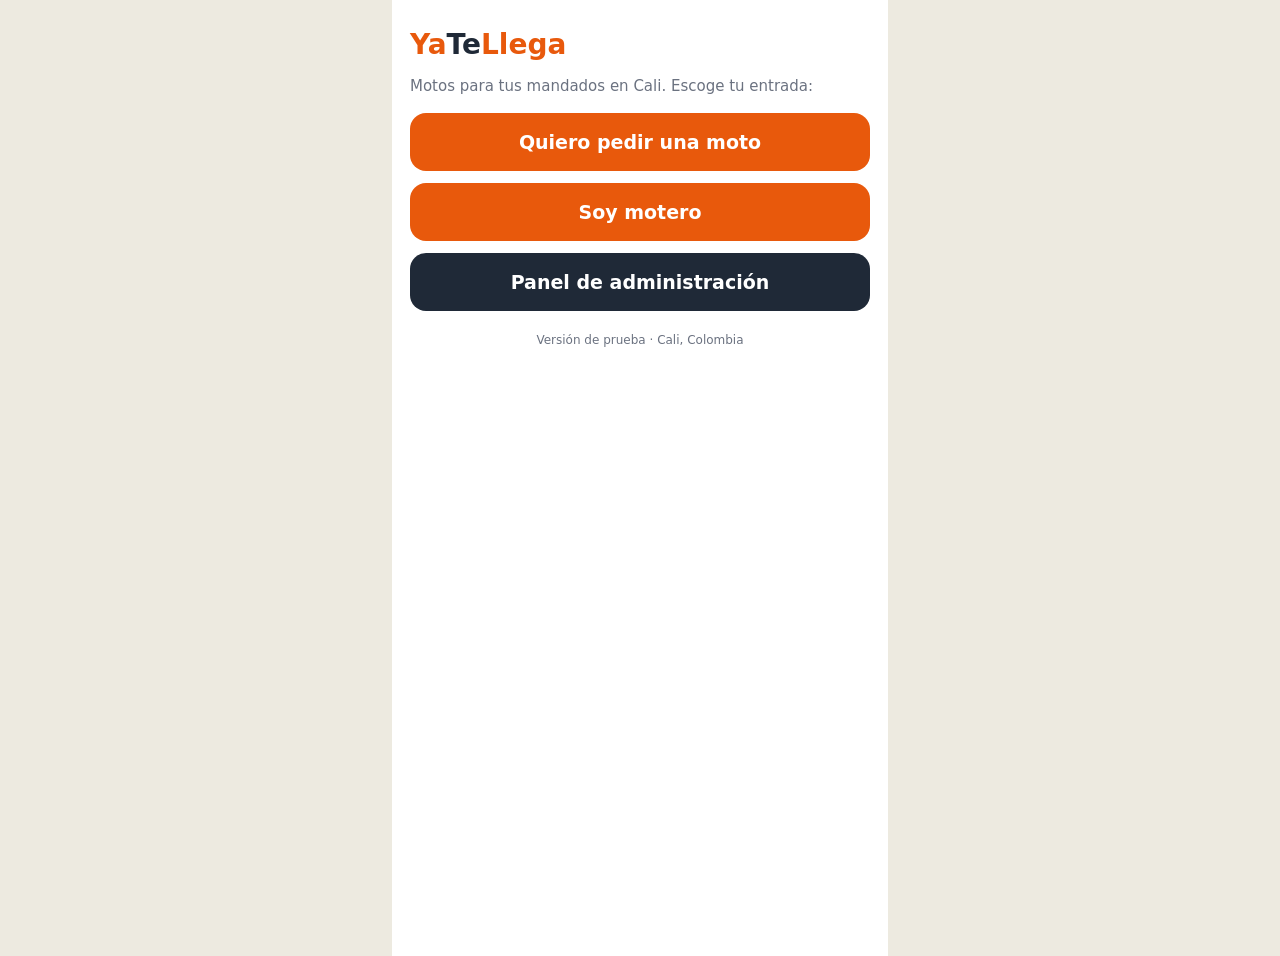
==== index.html @ c2d563fa "Add files via upload" ====
<!DOCTYPE html>
<html lang="es">
<head>
<meta charset="utf-8">
<meta name="viewport" content="width=device-width, initial-scale=1">
<title>Ya te llega - Cali</title>
<style>
  body { margin:0; font-family:system-ui,-apple-system,"Segoe UI",Roboto,sans-serif; color:#1F2937; background:#EDEAE0; }
  .app { max-width:460px; margin:0 auto; min-height:100vh; background:#fff; padding:28px 18px; }
  h1 { font-size:28px; margin:0 0 6px; }
  p { color:#6B7280; font-size:15px; line-height:1.45; }
  a.b { display:block; text-decoration:none; text-align:center; background:#E8590C; color:#fff; font-weight:700; font-size:19px; padding:18px; border-radius:16px; margin-top:12px; }
  a.b.g { background:#1F2937; }
  small { display:block; color:#6B7280; font-size:12px; margin-top:22px; text-align:center; }
</style>
</head>
<body>
<div class="app">
  <h1><span style="color:#E8590C">Ya</span>Te<span style="color:#E8590C">Llega</span></h1>
  <p>Motos para tus mandados en Cali. Escoge tu entrada:</p>
  <a class="b" href="cliente.html">Quiero pedir una moto</a>
  <a class="b" href="motero.html">Soy motero</a>
  <a class="b g" href="panel.html">Panel de administración</a>
  <small>Versión de prueba · Cali, Colombia</small>
</div>
</body>
</html>
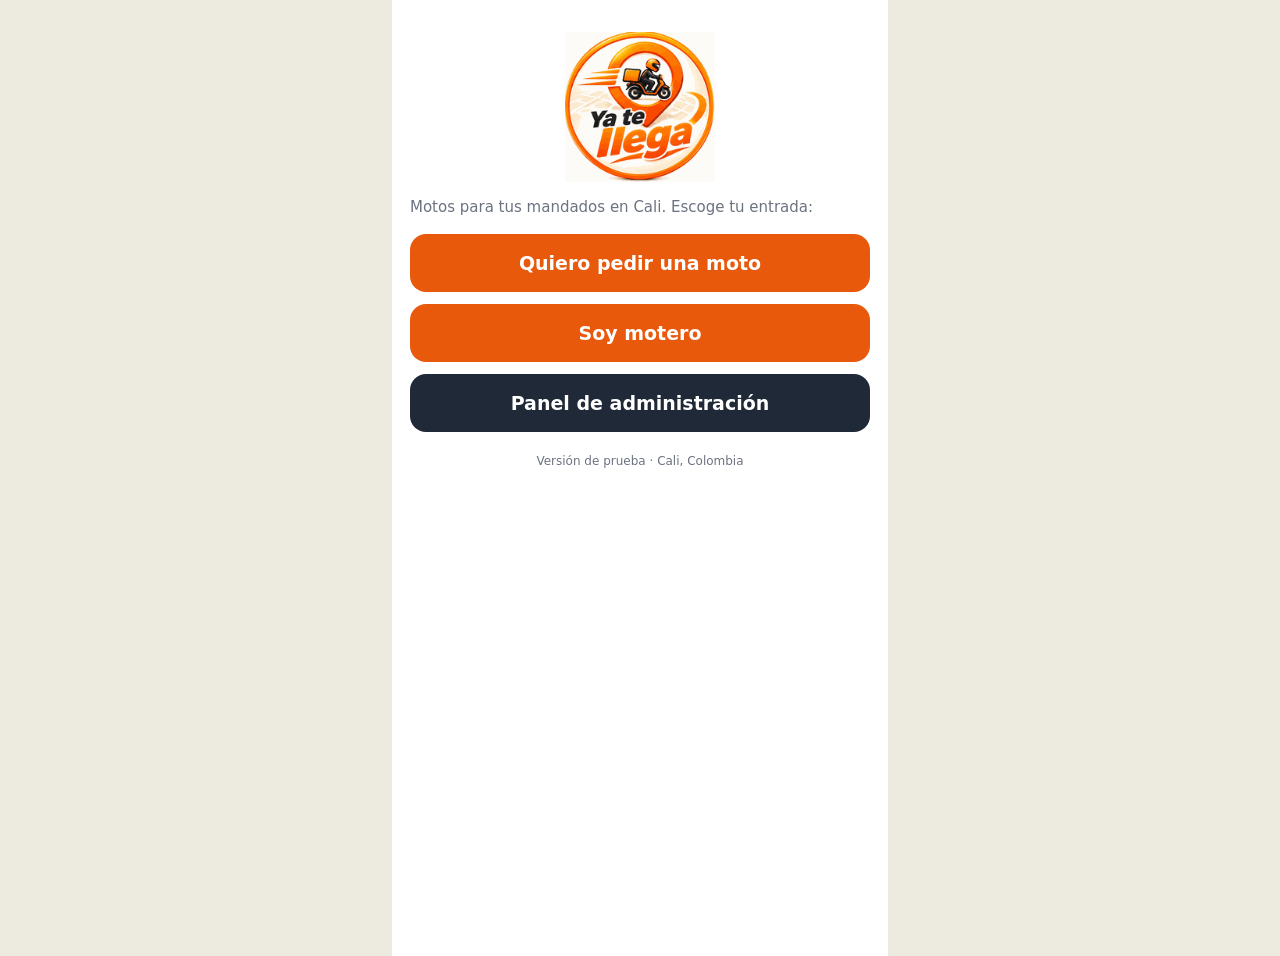
==== commit 83c43769: "Add files via upload" ====
--- a/index.html
+++ b/index.html
@@ -3,7 +3,7 @@
 <head>
 <meta charset="utf-8">
 <meta name="viewport" content="width=device-width, initial-scale=1">
-<title>Ya te llega - Cali</title>
+<title>Ya te llega - Cali</title><link rel="icon" type="image/png" href="logo.png"><link rel="apple-touch-icon" href="logo.png"><link rel="manifest" href="manifest.webmanifest"><meta name="theme-color" content="#E8590C">
 <style>
   body { margin:0; font-family:system-ui,-apple-system,"Segoe UI",Roboto,sans-serif; color:#1F2937; background:#EDEAE0; }
   .app { max-width:460px; margin:0 auto; min-height:100vh; background:#fff; padding:28px 18px; }
@@ -16,7 +16,7 @@
 </head>
 <body>
 <div class="app">
-  <h1><span style="color:#E8590C">Ya</span>Te<span style="color:#E8590C">Llega</span></h1>
+  <img src="logo.png" alt="Ya te llega" width="150" height="150" style="display:block;margin:4px auto 10px">
   <p>Motos para tus mandados en Cali. Escoge tu entrada:</p>
   <a class="b" href="cliente.html">Quiero pedir una moto</a>
   <a class="b" href="motero.html">Soy motero</a>
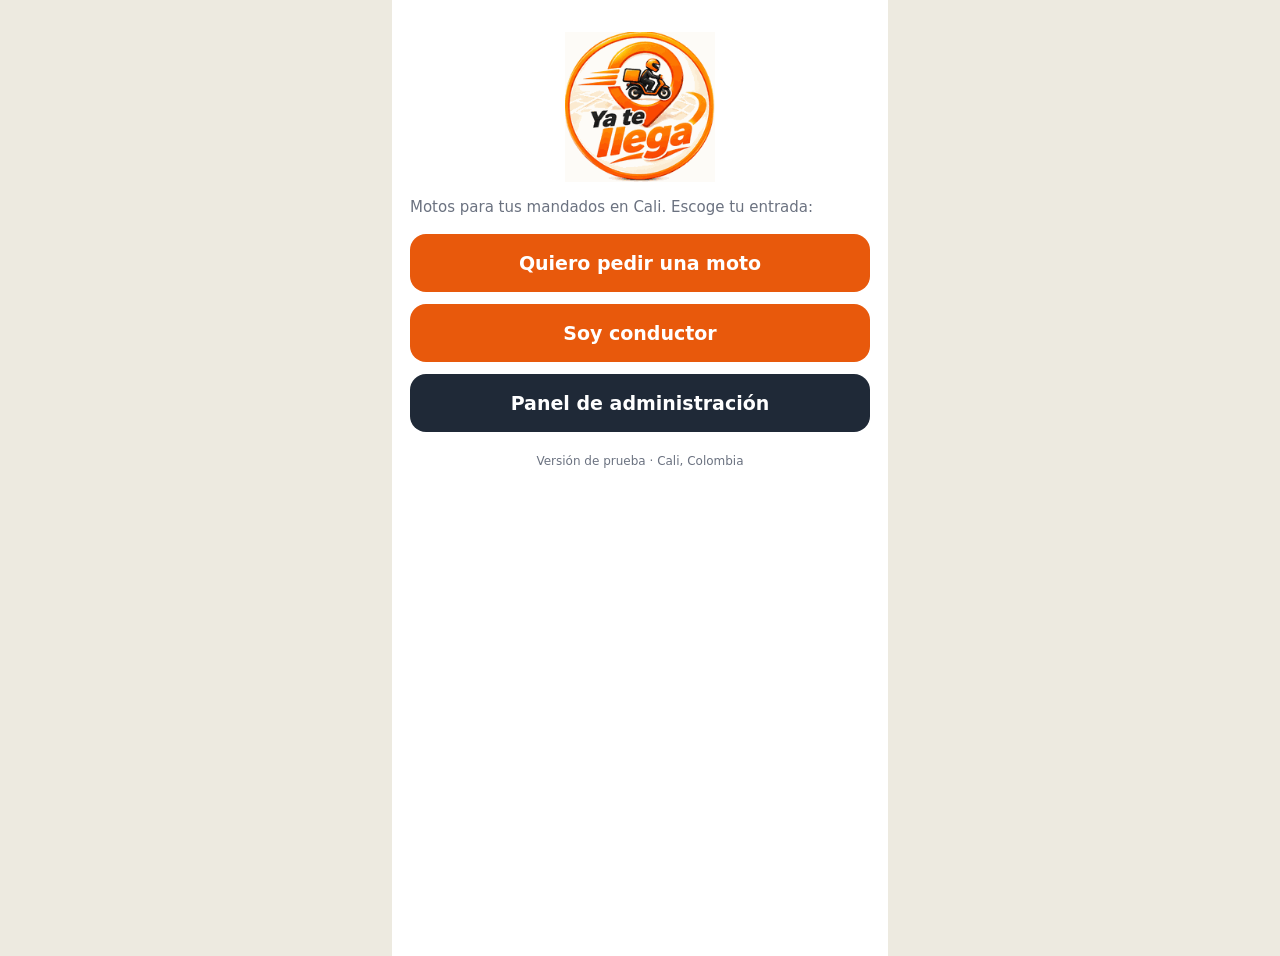
==== commit 694d2dcc: "Add files via upload" ====
--- a/index.html
+++ b/index.html
@@ -19,7 +19,7 @@
   <img src="logo.png" alt="Ya te llega" width="150" height="150" style="display:block;margin:4px auto 10px">
   <p>Motos para tus mandados en Cali. Escoge tu entrada:</p>
   <a class="b" href="cliente.html">Quiero pedir una moto</a>
-  <a class="b" href="motero.html">Soy motero</a>
+  <a class="b" href="motero.html">Soy conductor</a>
   <a class="b g" href="panel.html">Panel de administración</a>
   <small>Versión de prueba · Cali, Colombia</small>
 </div>
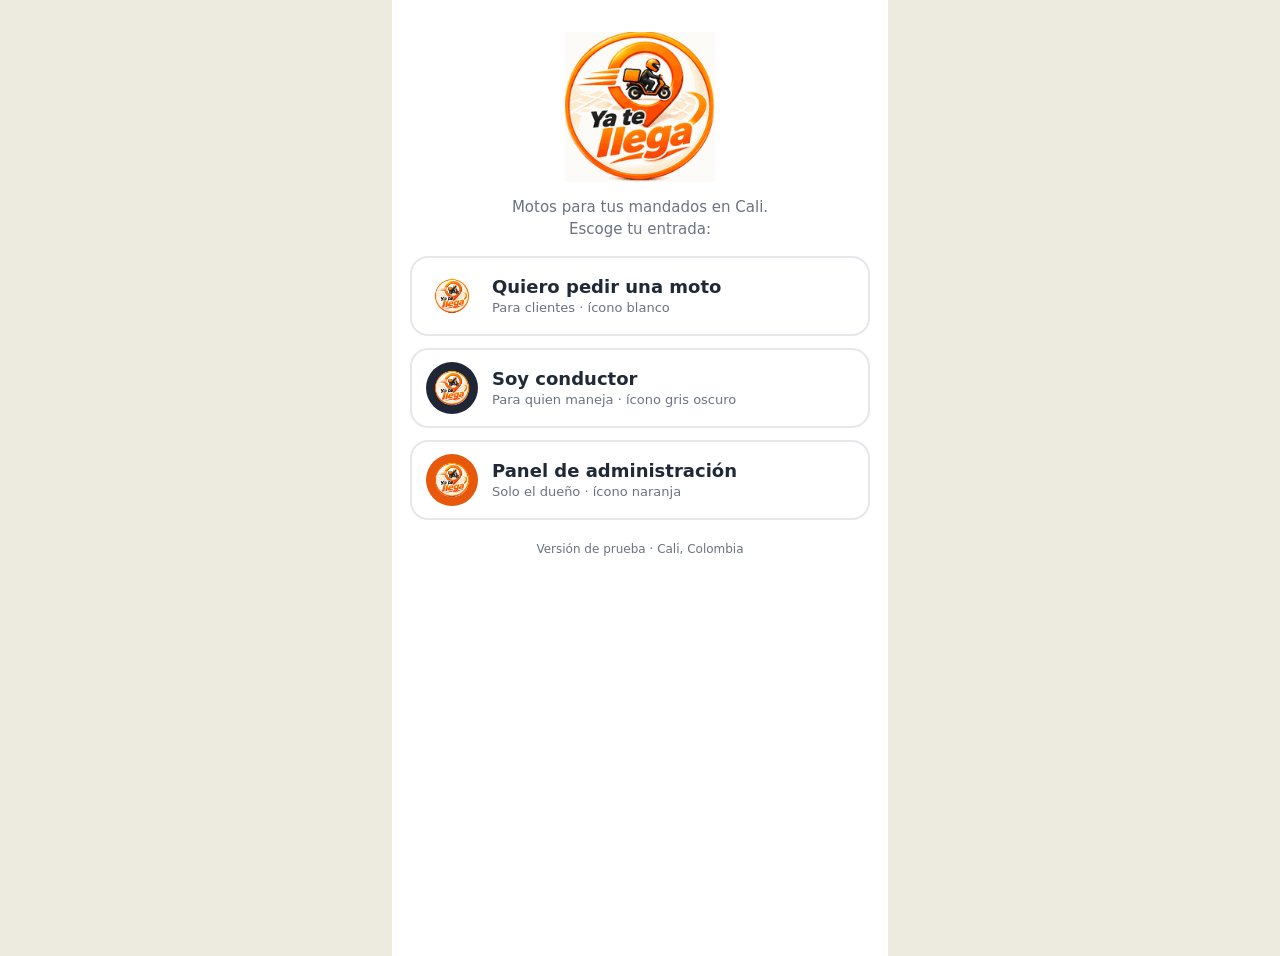
==== commit 76d6f1fc: "Un icono de color distinto para cada pantalla Las tres apps se instalaban con el mismo icono y no ha" ====
--- a/index.html
+++ b/index.html
@@ -3,25 +3,39 @@
 <head>
 <meta charset="utf-8">
 <meta name="viewport" content="width=device-width, initial-scale=1">
-<title>Ya te llega - Cali</title><link rel="icon" type="image/png" href="logo.png"><link rel="apple-touch-icon" href="logo.png"><link rel="manifest" href="manifest.webmanifest"><meta name="theme-color" content="#E8590C">
+<title>Ya te llega - Cali</title><link rel="icon" type="image/png" href="logo.png"><link rel="apple-touch-icon" href="icon-512.png"><link rel="manifest" href="manifest.webmanifest"><meta name="theme-color" content="#E8590C">
 <style>
   body { margin:0; font-family:system-ui,-apple-system,"Segoe UI",Roboto,sans-serif; color:#1F2937; background:#EDEAE0; }
   .app { max-width:460px; margin:0 auto; min-height:100vh; background:#fff; padding:28px 18px; }
-  h1 { font-size:28px; margin:0 0 6px; }
-  p { color:#6B7280; font-size:15px; line-height:1.45; }
-  a.b { display:block; text-decoration:none; text-align:center; background:#E8590C; color:#fff; font-weight:700; font-size:19px; padding:18px; border-radius:16px; margin-top:12px; }
-  a.b.g { background:#1F2937; }
-  small { display:block; color:#6B7280; font-size:12px; margin-top:22px; text-align:center; }
+  p.int { color:#6B7280; font-size:15px; line-height:1.45; text-align:center; }
+  a.b { display:flex; align-items:center; gap:14px; text-decoration:none; background:#fff; color:#1F2937; padding:12px 14px; border-radius:18px; margin-top:12px; border:2px solid #E5E7EB; }
+  a.b img { width:52px; height:52px; border-radius:50%; flex:none; }
+  a.b b { font-size:18px; font-weight:700; display:block; }
+  a.b small { font-size:13px; color:#6B7280; }
+  small.pie { display:block; color:#6B7280; font-size:12px; margin-top:22px; text-align:center; }
 </style>
 </head>
 <body>
 <div class="app">
   <img src="logo.png" alt="Ya te llega" width="150" height="150" style="display:block;margin:4px auto 10px">
-  <p>Motos para tus mandados en Cali. Escoge tu entrada:</p>
-  <a class="b" href="cliente.html">Quiero pedir una moto</a>
-  <a class="b" href="motero.html">Soy conductor</a>
-  <a class="b g" href="panel.html">Panel de administración</a>
-  <small>Versión de prueba · Cali, Colombia</small>
+  <p class="int">Motos para tus mandados en Cali.<br>Escoge tu entrada:</p>
+
+  <a class="b" href="cliente.html">
+    <img src="icon-cliente-192.png" alt="">
+    <span><b>Quiero pedir una moto</b><small>Para clientes · ícono blanco</small></span>
+  </a>
+
+  <a class="b" href="conductor.html">
+    <img src="icon-conductor-192.png" alt="">
+    <span><b>Soy conductor</b><small>Para quien maneja · ícono gris oscuro</small></span>
+  </a>
+
+  <a class="b" href="panel.html">
+    <img src="icon-panel-192.png" alt="">
+    <span><b>Panel de administración</b><small>Solo el dueño · ícono naranja</small></span>
+  </a>
+
+  <small class="pie">Versión de prueba · Cali, Colombia</small>
 </div>
 </body>
 </html>
